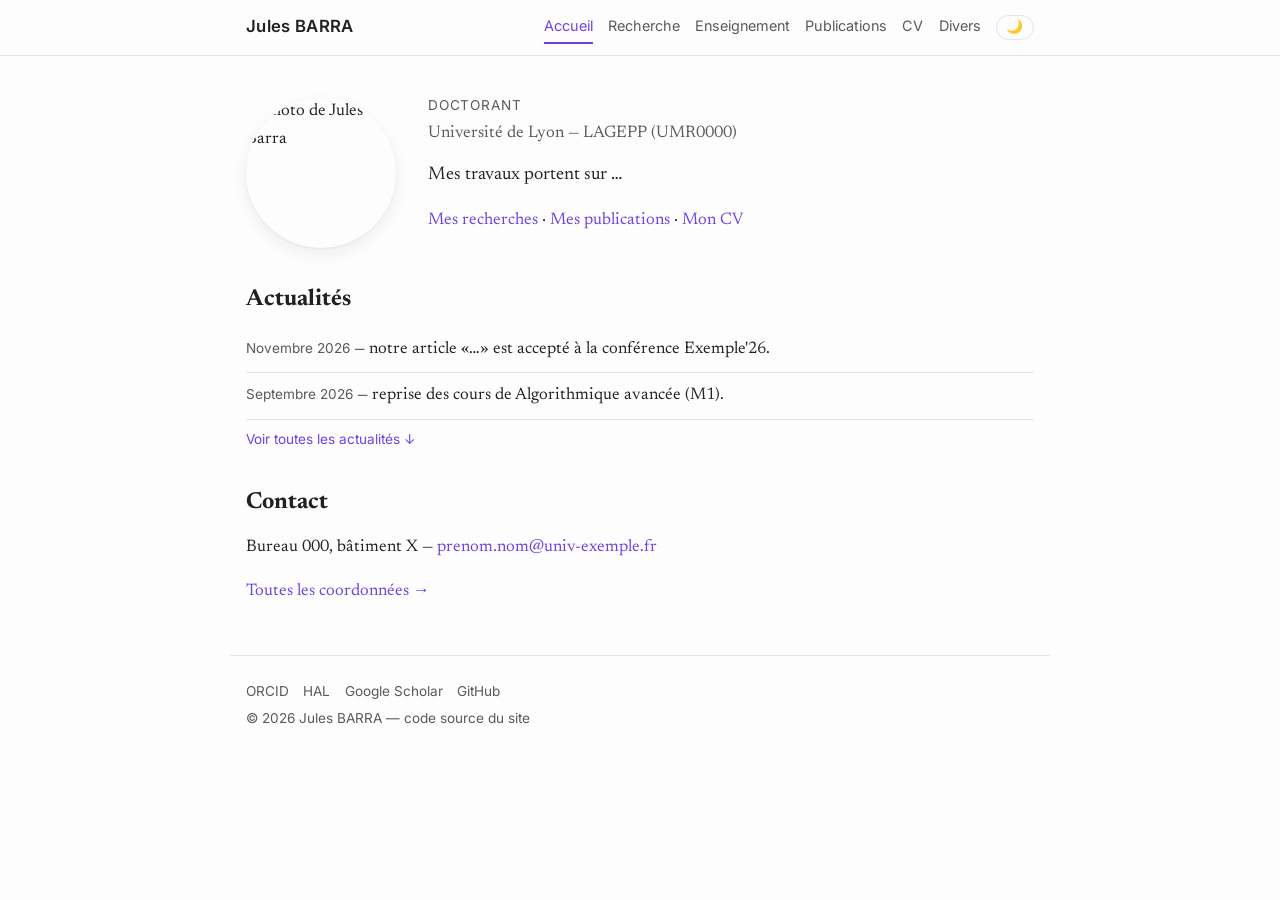
==== index.html @ d9614d94 "Améliorations UI, mode sombre, filtre publications, SEO" ====
<!DOCTYPE html>
<html lang="fr">
<head>
  <meta charset="utf-8">
  <meta name="viewport" content="width=device-width, initial-scale=1">
  <title>Jules BARRA — accueil</title>
  <meta name="description" content="Page personnelle de Jules Barra, au LAGEPP (Université de Lyon) : recherche, publications, enseignement et CV.">
  <link rel="canonical" href="https://cdurand.github.io/">
  <meta property="og:title" content="Jules BARRA — accueil">
  <meta property="og:description" content="Recherche, publications, enseignement et CV.">
  <meta property="og:type" content="website">
  <meta property="og:url" content="https://cdurand.github.io/">
  <meta property="og:image" content="https://cdurand.github.io/assets/photo.jpg">
  <meta property="og:locale" content="fr_FR">
  <link rel="icon" href="data:image/svg+xml,<svg xmlns='http://www.w3.org/2000/svg' viewBox='0 0 100 100'><text y='.9em' font-size='90'>🎓</text></svg>">
  <!-- Si vous préférez zéro requête externe : supprimez les 3 lignes suivantes,
       les polices système (Georgia / sans-serif) prendront le relais. -->
  <link rel="preconnect" href="https://fonts.googleapis.com">
  <link rel="preconnect" href="https://fonts.gstatic.com" crossorigin>
  <link rel="stylesheet" href="https://fonts.googleapis.com/css2?family=Inter:wght@400..600&family=Newsreader:ital,opsz,wght@0,6..72,400..700;1,6..72,400..700&display=swap">
  <script>(function(){try{var t=localStorage.getItem("theme");if(t==="sombre"||t==="clair"){document.documentElement.dataset.theme=t;}}catch(e){}})();</script>
  <link rel="stylesheet" href="css/style.css">
  <script src="js/script.js" defer></script>
  <script type="application/ld+json">
  {
    "@context": "https://schema.org",
    "@type": "Person",
    "name": "Jules Barra",
    "url": "https://cdurand.github.io/",
    "image": "https://cdurand.github.io/assets/photo.jpg",
    "jobTitle": "Doctorant",
    "email": "mailto:prenom.nom@univ-exemple.fr",
    "affiliation": { "@type": "Organization", "name": "LAGEPP (UMR0000), Université de Lyon" },
    "sameAs": [
      "https://orcid.org/0000-0000-0000-0000",
      "https://github.com/barraju"
    ]
  }
  </script>
</head>
<body>
  <a class="eviter" href="#contenu">Aller au contenu</a>
  <header>
    <div class="en-tete">
      <a class="marque" href="index.html">Jules BARRA</a>
      <nav aria-label="Navigation principale">
        <a href="index.html" class="actif" aria-current="page">Accueil</a>
        <a href="recherche.html">Recherche</a>
        <a href="enseignement.html">Enseignement</a>
        <a href="publications.html">Publications</a>
        <a href="cv.html">CV</a>
        <a href="divers.html">Divers</a>
        <button id="bascule-theme" type="button" aria-label="Basculer entre thème clair et sombre">🌙</button>
      </nav>
    </div>
  </header>
  <main id="contenu">
    <section class="apercu">
      <img class="portrait" src="assets/photo.jpg" alt="Photo de Jules Barra" width="150" height="150">
      <div>
        <p class="role">Doctorant</p>
        <p class="affiliation">Université de Lyon — LAGEPP (UMR0000)</p>
        <p class="accroche">Mes travaux portent sur …</p>
        <p><a href="recherche.html">Mes recherches</a> · <a href="publications.html">Mes publications</a> · <a href="cv.html">Mon CV</a></p>
      </div>
    </section>

    <section>
      <h2>Actualités</h2>
      <ul class="actus" id="liste-actus">
        <li><span class="date">Novembre 2026</span> — notre article «…» est accepté à la conférence Exemple'26.</li>
        <li><span class="date">Septembre 2026</span> — reprise des cours de Algorithmique avancée (M1).</li>
        <li><span class="date">Juin 2026</span> — soutenance de thèse de A. Martin, que j'ai co-encadrée.</li>
      </ul>
      <button class="actus-bascule" id="bascule-actus" type="button" hidden>Voir toutes les actualités ↓</button>
    </section>

    <section>
      <h2>Contact</h2>
      <p>Bureau 000, bâtiment X — <a href="mailto:prenom.nom@univ-exemple.fr">prenom.nom@univ-exemple.fr</a></p>
      <p><a href="divers.html">Toutes les coordonnées →</a></p>
    </section>
  </main>
  <footer>
    <p class="liens-identite"><!-- remplacez par vos identifiants réels -->
      <a href="https://orcid.org/0000-0000-0000-0000">ORCID</a>
      <a href="https://hal.science/">HAL</a>
      <a href="https://scholar.google.com/">Google Scholar</a>
      <a href="https://github.com/barraju">GitHub</a>
    </p>
    <p>© 2026 Jules BARRA — <a href="https://github.com/cdurand/cdurand.github.io">code source du site</a></p>
  </footer>
</body>
</html>
---- css/style.css ----
/* ==========================================================================
   Duo typographique serif/sans, une seule couleur d'accent,
   mode sombre automatique + bascule manuelle, styles d'impression.
   Personnalisation : changez --accent pour tout le site.
   ========================================================================== */

/* ---------- Variables : thème clair (défaut) ---------- */
:root {
  --accent: #6c43e0;
  --accent-contraste: #ffffff;
  --texte: #212121;
  --texte-2: #5a5a5a;
  --fond: #fdfdfd;
  --fond-bloc: #f6f6f8;
  --bordure: #e4e4e8;
  --ombre: 0 1px 2px rgba(33,33,33,.06), 0 6px 16px rgba(33,33,33,.07);
  --sans: "Inter", -apple-system, BlinkMacSystemFont, "Segoe UI", Helvetica, Arial, sans-serif;
  --serif: "Newsreader", Georgia, "Times New Roman", serif;
  --mono: ui-monospace, "SF Mono", Menlo, Consolas, monospace;
  color-scheme: light;
}

/* ---------- Thème sombre : suit le système… ---------- */
@media (prefers-color-scheme: dark) {
  :root:not([data-theme="clair"]) {
    --accent: #a78bfa;
    --accent-contraste: #1a1530;
    --texte: #e6e4ee;
    --texte-2: #a9a5b8;
    --fond: #14121c;
    --fond-bloc: #1e1b2a;
    --bordure: #34304a;
    --ombre: 0 1px 2px rgba(0,0,0,.45), 0 6px 16px rgba(0,0,0,.4);
    color-scheme: dark;
  }
}
/* ---------- …ou bascule manuelle (bouton d'en-tête + js/script.js) ---------- */
:root[data-theme="sombre"] {
  --accent: #a78bfa;
  --accent-contraste: #1a1530;
  --texte: #e6e4ee;
  --texte-2: #a9a5b8;
  --fond: #14121c;
  --fond-bloc: #1e1b2a;
  --bordure: #34304a;
  --ombre: 0 1px 2px rgba(0,0,0,.45), 0 6px 16px rgba(0,0,0,.4);
  color-scheme: dark;
}

/* ---------- Base ---------- */
* { box-sizing: border-box; }
* { transition: background-color .15s ease, border-color .15s ease; }
[hidden] { display: none !important; }
html { scroll-behavior: smooth; }
body {
  margin: 0;
  background: var(--fond);
  color: var(--texte);
  font-family: var(--serif);
  font-size: 1.05rem;
  line-height: 1.65;
  transition: color .15s ease;
}
img { max-width: 100%; }
button { font: inherit; color: inherit; cursor: pointer; }
h1 { font-size: 1.9rem; line-height: 1.25; margin: 1.4rem 0 .7rem; }
h2 { font-size: 1.45rem; line-height: 1.25; margin: 2.1rem 0 .8rem; }
h3 { font-size: 1.12rem; line-height: 1.3; margin: 1.4rem 0 .5rem; }
a { color: var(--accent); text-decoration: none; transition: color .15s ease; }
a:hover { text-decoration: underline; }
code { font-family: var(--mono); font-size: .92em; }
::selection { background: var(--accent); color: var(--accent-contraste); }
:focus-visible { outline: 2px solid var(--accent); outline-offset: 2px; }

/* Lien d'évitement (accessibilité clavier) */
.eviter {
  position: absolute; left: -9999px; top: 0; z-index: 100;
  background: var(--accent); color: var(--accent-contraste);
  padding: .5rem 1rem; border-radius: 0 0 6px 0; font-family: var(--sans);
}
.eviter:focus { left: 0; }

/* ---------- En-tête / navigation ---------- */
header {
  position: sticky; top: 0; z-index: 10;
  background: var(--fond); border-bottom: 1px solid var(--bordure);
}
.en-tete {
  max-width: 820px; margin: 0 auto; padding: .65rem 1rem;
  display: flex; align-items: center; justify-content: space-between;
  gap: .8rem 1rem; flex-wrap: wrap;
}
.marque { font-family: var(--sans); font-weight: 600; letter-spacing: .02em; color: var(--texte); }
.marque:hover { color: var(--accent); text-decoration: none; }
nav { display: flex; flex-wrap: wrap; align-items: center; gap: .1rem .95rem; }
nav a {
  font-family: var(--sans); font-size: .9rem; color: var(--texte-2);
  padding: .25rem 0; border-bottom: 2px solid transparent;
}
nav a:hover { color: var(--accent); text-decoration: none; }
nav a.actif { color: var(--accent); border-bottom-color: var(--accent); }
#bascule-theme {
  font-family: var(--sans); font-size: .85rem; line-height: 1;
  background: none; border: 1px solid var(--bordure);
  border-radius: 999px; padding: .3rem .6rem;
}
#bascule-theme:hover { border-color: var(--accent); }

main { max-width: 820px; margin: 0 auto; padding: 1.2rem 1rem 2rem; }

/* ---------- Accueil : présentation ---------- */
.apercu { display: flex; align-items: center; gap: 2rem; margin-top: 1.2rem; }
.portrait {
  width: 150px; height: 150px; object-fit: cover; flex-shrink: 0;
  border-radius: 50%; box-shadow: var(--ombre);
  transition: filter .25s ease, transform .25s ease;
}
.portrait:hover { filter: grayscale(1); transform: scale(1.02); }
.role {
  font-family: var(--sans); font-size: .85rem; text-transform: uppercase;
  letter-spacing: .06em; color: var(--texte-2); margin: 0;
}
.affiliation { margin: .2rem 0 .8rem; color: var(--texte-2); }
.accroche { font-size: 1.15rem; margin: 0 0 .8rem; }

/* ---------- Actualités (repliables) ---------- */
.actus { list-style: none; padding: 0; margin: 0; }
.actus li { padding: .55rem 0; border-bottom: 1px solid var(--bordure); }
.actus .date { font-family: var(--sans); font-size: .85rem; color: var(--texte-2); }
.actus-bascule {
  margin-top: .5rem; padding: 0;
  font-family: var(--sans); font-size: .85rem;
  background: none; border: none; color: var(--accent);
}
.actus-bascule:hover { text-decoration: underline; }

/* ---------- Cartes (thèmes de recherche) ---------- */
.cartes { display: grid; grid-template-columns: repeat(auto-fit, minmax(220px, 1fr)); gap: 1rem; }
.carte {
  background: var(--fond-bloc); border: 1px solid var(--bordure);
  border-radius: 10px; padding: 1rem 1.1rem;
  transition: transform .15s ease, box-shadow .15s ease, background-color .15s ease, border-color .15s ease;
}
.carte:hover { transform: translateY(-3px); box-shadow: var(--ombre); }
.carte h3 { margin-top: 0; }
.carte p { margin: .2rem 0 0; font-size: .98rem; }

/* ---------- Publications ---------- */
.pub { padding: .9rem 0; border-bottom: 1px solid var(--bordure); }
.pub p { margin: .1rem 0; }
.pub .titre { font-weight: 600; }
.pub .moi { color: var(--accent); font-weight: 600; }
.pub .lieu { font-style: italic; font-size: .95rem; color: var(--texte-2); }
.filtres { display: flex; flex-wrap: wrap; gap: .4rem; margin: 1rem 0; }
.filtre {
  font-family: var(--sans); font-size: .8rem;
  padding: .18rem .7rem; border-radius: 999px;
  border: 1px solid var(--bordure); background: none; color: var(--texte-2);
}
.filtre:hover { border-color: var(--accent); color: var(--accent); }
.filtre.actif { background: var(--accent); border-color: var(--accent); color: var(--accent-contraste); }
.actions { display: flex; flex-wrap: wrap; align-items: center; gap: .5rem; margin-top: .5rem; }
.bouton {
  display: inline-block;
  font-family: var(--sans); font-size: .8rem;
  padding: .18rem .7rem; border-radius: 999px;
  border: 1px solid var(--accent); background: transparent; color: var(--accent);
  transition: background-color .15s ease, color .15s ease, transform .15s ease, box-shadow .15s ease;
}
.bouton:hover {
  background: var(--accent); color: var(--accent-contraste);
  text-decoration: none; transform: translateY(-1px); box-shadow: var(--ombre);
}
.bouton:active { transform: translateY(0); }
.bouton:disabled { opacity: .7; cursor: default; }

/* ---------- Tableaux (enseignement) ---------- */
.tableau-defilant { overflow-x: auto; -webkit-overflow-scrolling: touch; }
table { border-collapse: collapse; width: 100%; margin: 1rem 0; font-size: .95rem; }
th, td { text-align: left; padding: .45rem .6rem; border-bottom: 1px solid var(--bordure); }
th {
  font-family: var(--sans); font-size: .78rem; text-transform: uppercase;
  letter-spacing: .04em; color: var(--texte-2); white-space: nowrap;
}
tbody tr:hover { background: var(--fond-bloc); }

/* ---------- CV ---------- */
.cv-item { margin-bottom: .9rem; }
.periode {
  display: inline-block; min-width: 7rem;
  font-family: var(--sans); font-size: .8rem; color: var(--texte-2);
}
.etiquettes { display: flex; flex-wrap: wrap; gap: .4rem; padding: 0; margin: .6rem 0 0; list-style: none; }
.etiquettes li {
  font-family: var(--sans); font-size: .8rem;
  background: var(--fond-bloc); border: 1px solid var(--bordure);
  border-radius: 999px; padding: .15rem .7rem;
}
.avertissement {
  background: #fdeeea; border: 1px solid #f2c4bb; color: #9a3324;
  border-radius: 6px; padding: .7rem 1rem; font-size: .92rem;
}
@media (prefers-color-scheme: dark) {
  :root:not([data-theme="clair"]) .avertissement {
    background: #39231e; border-color: #67382d; color: #f0b8a9;
  }
}
:root[data-theme="sombre"] .avertissement {
  background: #39231e; border-color: #67382d; color: #f0b8a9;
}

/* ---------- Divers : liste de coordonnées ---------- */
.dl { display: grid; grid-template-columns: 8.5rem 1fr; row-gap: .4rem; margin: 1rem 0; }
.dl dt { font-family: var(--sans); font-size: .85rem; color: var(--texte-2); }
.dl dd { margin: 0; }

/* ---------- Pied de page ---------- */
footer {
  max-width: 820px; margin: 0 auto; padding: 1.2rem 1rem 2.4rem;
  border-top: 1px solid var(--bordure);
  color: var(--texte-2); font-size: .85rem; font-family: var(--sans);
}
footer p { margin: .3rem 0; }
.liens-identite { display: flex; flex-wrap: wrap; gap: .3rem .9rem; }
footer a { color: var(--texte-2); }
footer a:hover { color: var(--accent); }

/* ---------- Écrans étroits ---------- */
@media (max-width: 640px) {
  body { font-size: 1rem; }
  .en-tete { justify-content: center; }
  .apercu { flex-direction: column; align-items: center; text-align: center; }
  .dl { grid-template-columns: 1fr; }
  .dl dt { margin-top: .4rem; }
}

/* ---------- Impression (notamment le CV) ---------- */
@media print {
  header, footer, .actions, .filtres, .bouton, .actus-bascule, .eviter, #bascule-theme { display: none !important; }
  body { background: #fff; color: #000; font-size: 11pt; }
  main { max-width: none; padding: 0; }
  a { color: #000; text-decoration: none; }
  .pub, .actus li, .cv-item, .carte { break-inside: avoid; }
  .carte { border: 1px solid #ccc; box-shadow: none; }
  .actus li[hidden] { display: list-item !important; }
  .pub[hidden] { display: block !important; }
}
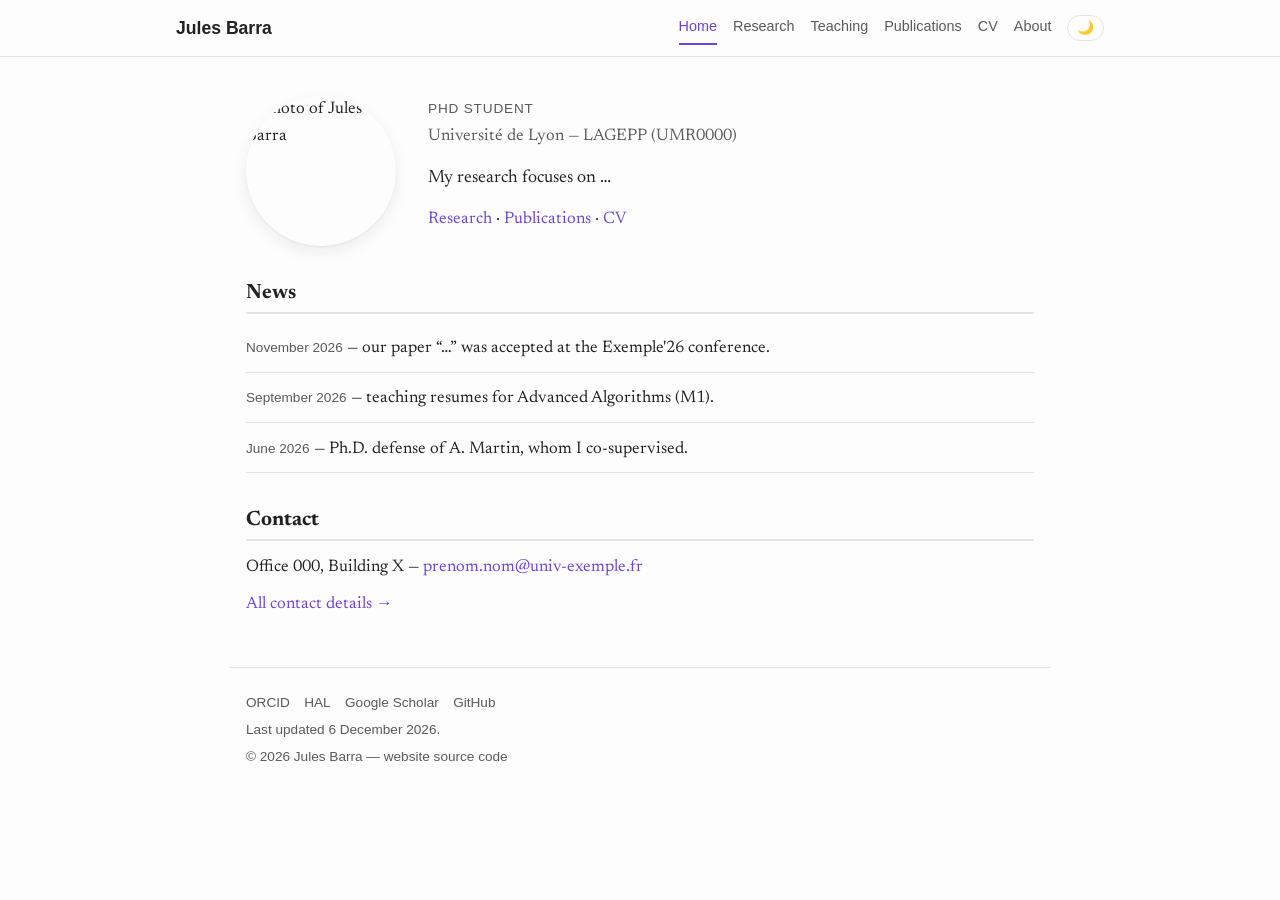
==== commit 83b5438c: "Améliorations UI, mode sombre, filtre publications, SEO" ====
--- a/index.html
+++ b/index.html
@@ -1,24 +1,25 @@
 <!DOCTYPE html>
-<html lang="fr">
+<html lang="en">
 <head>
   <meta charset="utf-8">
   <meta name="viewport" content="width=device-width, initial-scale=1">
-  <title>Jules BARRA — accueil</title>
-  <meta name="description" content="Page personnelle de Jules Barra, au LAGEPP (Université de Lyon) : recherche, publications, enseignement et CV.">
-  <link rel="canonical" href="https://cdurand.github.io/">
-  <meta property="og:title" content="Jules BARRA — accueil">
-  <meta property="og:description" content="Recherche, publications, enseignement et CV.">
+  <title>Jules Barra — Home</title>
+  <meta name="description" content="Personal page of Jules Barra, PhD student at LAGEPP (Université de Lyon): research, publications, teaching and CV.">
+  <link rel="canonical" href="https://jbarra.github.io/">
+  <meta property="og:title" content="Jules Barra — Home">
+  <meta property="og:description" content="Research, publications, teaching and CV.">
   <meta property="og:type" content="website">
-  <meta property="og:url" content="https://cdurand.github.io/">
-  <meta property="og:image" content="https://cdurand.github.io/assets/photo.jpg">
-  <meta property="og:locale" content="fr_FR">
+  <meta property="og:url" content="https://jbarra.github.io/">
+  <meta property="og:image" content="https://jbarra.github.io/assets/photo.jpg">
+  <meta property="og:locale" content="en_US">
   <link rel="icon" href="data:image/svg+xml,<svg xmlns='http://www.w3.org/2000/svg' viewBox='0 0 100 100'><text y='.9em' font-size='90'>🎓</text></svg>">
-  <!-- Si vous préférez zéro requête externe : supprimez les 3 lignes suivantes,
-       les polices système (Georgia / sans-serif) prendront le relais. -->
+  <!-- Optional web fonts: delete the next 3 lines for zero external requests
+       (system fonts Georgia / sans-serif take over). -->
   <link rel="preconnect" href="https://fonts.googleapis.com">
   <link rel="preconnect" href="https://fonts.gstatic.com" crossorigin>
-  <link rel="stylesheet" href="https://fonts.googleapis.com/css2?family=Inter:wght@400..600&family=Newsreader:ital,opsz,wght@0,6..72,400..700;1,6..72,400..700&display=swap">
-  <script>(function(){try{var t=localStorage.getItem("theme");if(t==="sombre"||t==="clair"){document.documentElement.dataset.theme=t;}}catch(e){}})();</script>
+  <link rel="stylesheet" href="https://fonts.googleapis.com/css2?family=Inter:wght@400..600&amp;family=Newsreader:ital,opsz,wght@0,6..72,400..700;1,6..72,400..700&amp;display=swap">
+  <!-- Apply the saved theme BEFORE first paint (fixes the dark-mode flash) -->
+  <script>(function(){try{var t=localStorage.getItem("theme");if(t==="dark"||t==="light"){document.documentElement.dataset.theme=t;}}catch(e){}})();</script>
   <link rel="stylesheet" href="css/style.css">
   <script src="js/script.js" defer></script>
   <script type="application/ld+json">
@@ -26,69 +27,67 @@
     "@context": "https://schema.org",
     "@type": "Person",
     "name": "Jules Barra",
-    "url": "https://cdurand.github.io/",
-    "image": "https://cdurand.github.io/assets/photo.jpg",
-    "jobTitle": "Doctorant",
+    "url": "https://jbarra.github.io/",
+    "image": "https://jbarra.github.io/assets/photo.jpg",
+    "jobTitle": "PhD student",
     "email": "mailto:prenom.nom@univ-exemple.fr",
     "affiliation": { "@type": "Organization", "name": "LAGEPP (UMR0000), Université de Lyon" },
-    "sameAs": [
-      "https://orcid.org/0000-0000-0000-0000",
-      "https://github.com/barraju"
-    ]
+    "sameAs": ["https://orcid.org/0000-0000-0000-0000", "https://github.com/barraju"]
   }
   </script>
 </head>
 <body>
-  <a class="eviter" href="#contenu">Aller au contenu</a>
+  <a class="skip-link" href="#content">Skip to content</a>
   <header>
-    <div class="en-tete">
-      <a class="marque" href="index.html">Jules BARRA</a>
-      <nav aria-label="Navigation principale">
-        <a href="index.html" class="actif" aria-current="page">Accueil</a>
-        <a href="recherche.html">Recherche</a>
-        <a href="enseignement.html">Enseignement</a>
+    <div class="site-header">
+      <a class="brand" href="index.html">Jules Barra</a>
+      <nav aria-label="Main navigation">
+        <a href="index.html" class="active" aria-current="page">Home</a>
+        <a href="research.html">Research</a>
+        <a href="teaching.html">Teaching</a>
         <a href="publications.html">Publications</a>
         <a href="cv.html">CV</a>
-        <a href="divers.html">Divers</a>
-        <button id="bascule-theme" type="button" aria-label="Basculer entre thème clair et sombre">🌙</button>
+        <a href="about.html">About</a>
+        <button id="theme-toggle" type="button" aria-label="Toggle between light and dark theme">🌙</button>
       </nav>
     </div>
   </header>
-  <main id="contenu">
-    <section class="apercu">
-      <img class="portrait" src="assets/photo.jpg" alt="Photo de Jules Barra" width="150" height="150">
+  <main id="content">
+    <section class="intro">
+      <img class="portrait" src="assets/photo.jpg" alt="Photo of Jules Barra" width="150" height="150">
       <div>
-        <p class="role">Doctorant</p>
+        <p class="role">PhD student</p>
         <p class="affiliation">Université de Lyon — LAGEPP (UMR0000)</p>
-        <p class="accroche">Mes travaux portent sur …</p>
-        <p><a href="recherche.html">Mes recherches</a> · <a href="publications.html">Mes publications</a> · <a href="cv.html">Mon CV</a></p>
+        <p class="tagline">My research focuses on …</p>
+        <p><a href="research.html">Research</a> · <a href="publications.html">Publications</a> · <a href="cv.html">CV</a></p>
       </div>
     </section>
 
     <section>
-      <h2>Actualités</h2>
-      <ul class="actus" id="liste-actus">
-        <li><span class="date">Novembre 2026</span> — notre article «…» est accepté à la conférence Exemple'26.</li>
-        <li><span class="date">Septembre 2026</span> — reprise des cours de Algorithmique avancée (M1).</li>
-        <li><span class="date">Juin 2026</span> — soutenance de thèse de A. Martin, que j'ai co-encadrée.</li>
+      <h2>News</h2>
+      <ul class="news" id="news-list">
+        <li><span class="date">November 2026</span> — our paper “…” was accepted at the Exemple'26 conference.</li>
+        <li><span class="date">September 2026</span> — teaching resumes for Advanced Algorithms (M1).</li>
+        <li><span class="date">June 2026</span> — Ph.D. defense of A. Martin, whom I co-supervised.</li>
       </ul>
-      <button class="actus-bascule" id="bascule-actus" type="button" hidden>Voir toutes les actualités ↓</button>
+      <button class="news-toggle" id="news-toggle" type="button" hidden>Show all news ↓</button>
     </section>
 
     <section>
       <h2>Contact</h2>
-      <p>Bureau 000, bâtiment X — <a href="mailto:prenom.nom@univ-exemple.fr">prenom.nom@univ-exemple.fr</a></p>
-      <p><a href="divers.html">Toutes les coordonnées →</a></p>
+      <p>Office 000, Building X — <a href="mailto:prenom.nom@univ-exemple.fr">prenom.nom@univ-exemple.fr</a></p>
+      <p><a href="about.html">All contact details →</a></p>
     </section>
   </main>
   <footer>
-    <p class="liens-identite"><!-- remplacez par vos identifiants réels -->
-      <a href="https://orcid.org/0000-0000-0000-0000">ORCID</a>
-      <a href="https://hal.science/">HAL</a>
-      <a href="https://scholar.google.com/">Google Scholar</a>
-      <a href="https://github.com/barraju">GitHub</a>
+    <p class="identity-links"><!-- replace with your real identifiers -->
+      <a href="https://orcid.org/0000-0000-0000-0000" rel="me">ORCID</a>
+      <a href="https://hal.science/" rel="me">HAL</a>
+      <a href="https://scholar.google.com/" rel="me">Google Scholar</a>
+      <a href="https://github.com/barraju" rel="me">GitHub</a>
     </p>
-    <p>© 2026 Jules BARRA — <a href="https://github.com/cdurand/cdurand.github.io">code source du site</a></p>
+    <p><span data-last-updated></span></p>
+    <p>© 2026 Jules Barra — <a href="https://github.com/barraju/jbarra.github.io">website source code</a></p>
   </footer>
 </body>
 </html>
--- a/css/style.css
+++ b/css/style.css
@@ -1,247 +1,250 @@
-/* ==========================================================================
-   Duo typographique serif/sans, une seule couleur d'accent,
-   mode sombre automatique + bascule manuelle, styles d'impression.
-   Personnalisation : changez --accent pour tout le site.
-   ========================================================================== */
-
-/* ---------- Variables : thème clair (défaut) ---------- */
+/* single stylesheet
+   Light theme by default; automatic dark theme (prefers-color-scheme)
+   plus a manual override set by the header button (js/script.js).
+   Customise the whole site by changing --accent. */
+
 :root {
   --accent: #6c43e0;
-  --accent-contraste: #ffffff;
-  --texte: #212121;
-  --texte-2: #5a5a5a;
-  --fond: #fdfdfd;
-  --fond-bloc: #f6f6f8;
-  --bordure: #e4e4e8;
-  --ombre: 0 1px 2px rgba(33,33,33,.06), 0 6px 16px rgba(33,33,33,.07);
-  --sans: "Inter", -apple-system, BlinkMacSystemFont, "Segoe UI", Helvetica, Arial, sans-serif;
+  --accent-contrast: #ffffff;
+  --text: #212121;
+  --text-2: #5a5a5a;
+  --bg: #fdfdfd;
+  --bg-block: #f6f6f8;
+  --border: #e4e4e8;
+  --shadow: 0 1px 2px rgba(33,33,33,.06), 0 6px 16px rgba(33,33,33,.07);
+  --sans: -apple-system, BlinkMacSystemFont, "Segoe UI", Helvetica, Arial, sans-serif;
   --serif: "Newsreader", Georgia, "Times New Roman", serif;
   --mono: ui-monospace, "SF Mono", Menlo, Consolas, monospace;
   color-scheme: light;
 }
 
-/* ---------- Thème sombre : suit le système… ---------- */
+/* Dark theme: follows the system… */
 @media (prefers-color-scheme: dark) {
-  :root:not([data-theme="clair"]) {
+  :root:not([data-theme="light"]) {
     --accent: #a78bfa;
-    --accent-contraste: #1a1530;
-    --texte: #e6e4ee;
-    --texte-2: #a9a5b8;
-    --fond: #14121c;
-    --fond-bloc: #1e1b2a;
-    --bordure: #34304a;
-    --ombre: 0 1px 2px rgba(0,0,0,.45), 0 6px 16px rgba(0,0,0,.4);
+    --accent-contrast: #1a1530;
+    --text: #e6e4ee;
+    --text-2: #a9a5b8;
+    --bg: #14121c;
+    --bg-block: #1e1b2a;
+    --border: #34304a;
+    --shadow: 0 1px 2px rgba(0,0,0,.45), 0 6px 16px rgba(0,0,0,.4);
     color-scheme: dark;
   }
 }
-/* ---------- …ou bascule manuelle (bouton d'en-tête + js/script.js) ---------- */
-:root[data-theme="sombre"] {
+/* …or the manual toggle (header button + js/script.js) */
+:root[data-theme="dark"] {
   --accent: #a78bfa;
-  --accent-contraste: #1a1530;
-  --texte: #e6e4ee;
-  --texte-2: #a9a5b8;
-  --fond: #14121c;
-  --fond-bloc: #1e1b2a;
-  --bordure: #34304a;
-  --ombre: 0 1px 2px rgba(0,0,0,.45), 0 6px 16px rgba(0,0,0,.4);
+  --accent-contrast: #1a1530;
+  --text: #e6e4ee;
+  --text-2: #a9a5b8;
+  --bg: #14121c;
+  --bg-block: #1e1b2a;
+  --border: #34304a;
+  --shadow: 0 1px 2px rgba(0,0,0,.45), 0 6px 16px rgba(0,0,0,.4);
   color-scheme: dark;
 }
 
-/* ---------- Base ---------- */
 * { box-sizing: border-box; }
-* { transition: background-color .15s ease, border-color .15s ease; }
 [hidden] { display: none !important; }
 html { scroll-behavior: smooth; }
 body {
   margin: 0;
-  background: var(--fond);
-  color: var(--texte);
+  background: var(--bg);
+  color: var(--text);
   font-family: var(--serif);
   font-size: 1.05rem;
   line-height: 1.65;
-  transition: color .15s ease;
 }
 img { max-width: 100%; }
 button { font: inherit; color: inherit; cursor: pointer; }
-h1 { font-size: 1.9rem; line-height: 1.25; margin: 1.4rem 0 .7rem; }
-h2 { font-size: 1.45rem; line-height: 1.25; margin: 2.1rem 0 .8rem; }
-h3 { font-size: 1.12rem; line-height: 1.3; margin: 1.4rem 0 .5rem; }
-a { color: var(--accent); text-decoration: none; transition: color .15s ease; }
+h1 { font-size: 1.75rem; line-height: 1.25; margin: 0 0 1rem; }
+h2 { font-size: 1.3rem; line-height: 1.25; margin: 2.2rem 0 .8rem;
+     padding-bottom: .3rem; border-bottom: 2px solid var(--border); }
+h3 { font-size: 1.08rem; line-height: 1.3; margin: 1.3rem 0 .4rem; }
+p  { margin: .6rem 0; }
+ul { padding-left: 1.3rem; }
+li { margin: .25rem 0; }
+a { color: var(--accent); text-decoration: none; }
 a:hover { text-decoration: underline; }
 code { font-family: var(--mono); font-size: .92em; }
-::selection { background: var(--accent); color: var(--accent-contraste); }
+::selection { background: var(--accent); color: var(--accent-contrast); }
 :focus-visible { outline: 2px solid var(--accent); outline-offset: 2px; }
 
-/* Lien d'évitement (accessibilité clavier) */
-.eviter {
+.skip-link {
   position: absolute; left: -9999px; top: 0; z-index: 100;
-  background: var(--accent); color: var(--accent-contraste);
+  background: var(--accent); color: var(--accent-contrast);
   padding: .5rem 1rem; border-radius: 0 0 6px 0; font-family: var(--sans);
 }
-.eviter:focus { left: 0; }
-
-/* ---------- En-tête / navigation ---------- */
+.skip-link:focus { left: 0; }
+
+/* ---------- Sticky header / navigation ---------- */
 header {
   position: sticky; top: 0; z-index: 10;
-  background: var(--fond); border-bottom: 1px solid var(--bordure);
-}
-.en-tete {
-  max-width: 820px; margin: 0 auto; padding: .65rem 1rem;
-  display: flex; align-items: center; justify-content: space-between;
-  gap: .8rem 1rem; flex-wrap: wrap;
-}
-.marque { font-family: var(--sans); font-weight: 600; letter-spacing: .02em; color: var(--texte); }
-.marque:hover { color: var(--accent); text-decoration: none; }
-nav { display: flex; flex-wrap: wrap; align-items: center; gap: .1rem .95rem; }
+  background: var(--bg);
+  background: color-mix(in srgb, var(--bg) 85%, transparent);
+  -webkit-backdrop-filter: blur(8px); backdrop-filter: blur(8px);
+  border-bottom: 1px solid var(--border);
+}
+.site-header {
+  max-width: 960px; margin: 0 auto; padding: .7rem 1rem;
+  display: flex; flex-wrap: wrap; align-items: center;
+  justify-content: space-between; gap: .6rem 1.5rem;
+}
+.brand { font-family: var(--sans); font-weight: 600; font-size: 1.1rem; color: var(--text); }
+.brand:hover { color: var(--accent); text-decoration: none; }
+nav { display: flex; flex-wrap: wrap; align-items: center; gap: .1rem 1rem; }
 nav a {
-  font-family: var(--sans); font-size: .9rem; color: var(--texte-2);
+  font-family: var(--sans); font-size: .9rem; color: var(--text-2);
   padding: .25rem 0; border-bottom: 2px solid transparent;
 }
 nav a:hover { color: var(--accent); text-decoration: none; }
-nav a.actif { color: var(--accent); border-bottom-color: var(--accent); }
-#bascule-theme {
+nav a.active { color: var(--accent); border-bottom-color: var(--accent); }
+#theme-toggle {
   font-family: var(--sans); font-size: .85rem; line-height: 1;
-  background: none; border: 1px solid var(--bordure);
-  border-radius: 999px; padding: .3rem .6rem;
-}
-#bascule-theme:hover { border-color: var(--accent); }
-
-main { max-width: 820px; margin: 0 auto; padding: 1.2rem 1rem 2rem; }
-
-/* ---------- Accueil : présentation ---------- */
-.apercu { display: flex; align-items: center; gap: 2rem; margin-top: 1.2rem; }
+  background: none; border: 1px solid var(--border);
+  border-radius: 999px; padding: .3rem .55rem;
+}
+#theme-toggle:hover { border-color: var(--accent); }
+
+main { max-width: 820px; margin: 0 auto; padding: 1.4rem 1rem 2.4rem; }
+
+/* ---------- Home: intro ---------- */
+.intro { display: flex; align-items: center; gap: 2rem; margin-top: 1rem; }
 .portrait {
-  width: 150px; height: 150px; object-fit: cover; flex-shrink: 0;
-  border-radius: 50%; box-shadow: var(--ombre);
+  width: 150px; height: 150px; object-fit: cover; border-radius: 50%;
+  flex-shrink: 0; box-shadow: var(--shadow);
   transition: filter .25s ease, transform .25s ease;
 }
 .portrait:hover { filter: grayscale(1); transform: scale(1.02); }
-.role {
-  font-family: var(--sans); font-size: .85rem; text-transform: uppercase;
-  letter-spacing: .06em; color: var(--texte-2); margin: 0;
-}
-.affiliation { margin: .2rem 0 .8rem; color: var(--texte-2); }
-.accroche { font-size: 1.15rem; margin: 0 0 .8rem; }
-
-/* ---------- Actualités (repliables) ---------- */
-.actus { list-style: none; padding: 0; margin: 0; }
-.actus li { padding: .55rem 0; border-bottom: 1px solid var(--bordure); }
-.actus .date { font-family: var(--sans); font-size: .85rem; color: var(--texte-2); }
-.actus-bascule {
-  margin-top: .5rem; padding: 0;
-  font-family: var(--sans); font-size: .85rem;
-  background: none; border: none; color: var(--accent);
-}
-.actus-bascule:hover { text-decoration: underline; }
-
-/* ---------- Cartes (thèmes de recherche) ---------- */
-.cartes { display: grid; grid-template-columns: repeat(auto-fit, minmax(220px, 1fr)); gap: 1rem; }
-.carte {
-  background: var(--fond-bloc); border: 1px solid var(--bordure);
-  border-radius: 10px; padding: 1rem 1.1rem;
-  transition: transform .15s ease, box-shadow .15s ease, background-color .15s ease, border-color .15s ease;
-}
-.carte:hover { transform: translateY(-3px); box-shadow: var(--ombre); }
-.carte h3 { margin-top: 0; }
-.carte p { margin: .2rem 0 0; font-size: .98rem; }
+.role { font-family: var(--sans); font-size: .85rem; text-transform: uppercase;
+        letter-spacing: .06em; color: var(--text-2); margin: 0; }
+.affiliation { margin: .2rem 0 .8rem; color: var(--text-2); }
+.tagline { font-size: 1.12rem; margin: 0 0 .8rem; }
+
+/* ---------- News ---------- */
+.news { list-style: none; padding: 0; margin: 0; }
+.news li { padding: .55rem 0; border-bottom: 1px solid var(--border); }
+.news .date { font-family: var(--sans); font-size: .85rem; color: var(--text-2); }
+.news-toggle {
+  margin-top: .5rem; padding: 0; background: none; border: none;
+  font-family: var(--sans); font-size: .85rem; color: var(--accent);
+}
+.news-toggle:hover { text-decoration: underline; }
+
+/* ---------- Cards (research topics) ---------- */
+.cards { display: grid; grid-template-columns: repeat(auto-fit, minmax(220px, 1fr)); gap: 1rem; }
+.card {
+  background: var(--bg-block); border: 1px solid var(--border);
+  border-left: 4px solid var(--accent); border-radius: 8px; padding: .9rem 1.1rem;
+  transition: transform .15s ease, box-shadow .15s ease;
+}
+.card:hover { transform: translateY(-3px); box-shadow: var(--shadow); }
+.card h3 { margin-top: 0; }
+.card p { margin: .2rem 0 0; font-size: .98rem; }
 
 /* ---------- Publications ---------- */
-.pub { padding: .9rem 0; border-bottom: 1px solid var(--bordure); }
+.pub { padding: .9rem 0; border-bottom: 1px solid var(--border); }
 .pub p { margin: .1rem 0; }
-.pub .titre { font-weight: 600; }
-.pub .moi { color: var(--accent); font-weight: 600; }
-.pub .lieu { font-style: italic; font-size: .95rem; color: var(--texte-2); }
-.filtres { display: flex; flex-wrap: wrap; gap: .4rem; margin: 1rem 0; }
-.filtre {
-  font-family: var(--sans); font-size: .8rem;
-  padding: .18rem .7rem; border-radius: 999px;
-  border: 1px solid var(--bordure); background: none; color: var(--texte-2);
-}
-.filtre:hover { border-color: var(--accent); color: var(--accent); }
-.filtre.actif { background: var(--accent); border-color: var(--accent); color: var(--accent-contraste); }
+.pub .title { font-weight: 600; }
+.pub .me { color: var(--accent); font-weight: 600; }
+.pub .venue { font-style: italic; font-size: .95rem; color: var(--text-2); }
+.search-box {
+  width: 100%; max-width: 26rem; padding: .45rem .8rem;
+  font: inherit; font-size: .95rem; color: var(--text);
+  background: var(--bg-block); border: 1px solid var(--border); border-radius: 8px;
+}
+.search-box:focus { border-color: var(--accent); outline: none; }
+.filters { display: flex; flex-wrap: wrap; gap: .4rem; margin: 1rem 0; }
+.filter {
+  font-family: var(--sans); font-size: .8rem; padding: .18rem .7rem;
+  border-radius: 999px; border: 1px solid var(--border);
+  background: none; color: var(--text-2);
+}
+.filter:hover { border-color: var(--accent); color: var(--accent); }
+.filter.active { background: var(--accent); border-color: var(--accent); color: var(--accent-contrast); }
+.no-result { color: var(--text-2); font-style: italic; }
 .actions { display: flex; flex-wrap: wrap; align-items: center; gap: .5rem; margin-top: .5rem; }
-.bouton {
-  display: inline-block;
-  font-family: var(--sans); font-size: .8rem;
+.button {
+  display: inline-block; font-family: var(--sans); font-size: .8rem;
   padding: .18rem .7rem; border-radius: 999px;
   border: 1px solid var(--accent); background: transparent; color: var(--accent);
   transition: background-color .15s ease, color .15s ease, transform .15s ease, box-shadow .15s ease;
 }
-.bouton:hover {
-  background: var(--accent); color: var(--accent-contraste);
-  text-decoration: none; transform: translateY(-1px); box-shadow: var(--ombre);
-}
-.bouton:active { transform: translateY(0); }
-.bouton:disabled { opacity: .7; cursor: default; }
-
-/* ---------- Tableaux (enseignement) ---------- */
-.tableau-defilant { overflow-x: auto; -webkit-overflow-scrolling: touch; }
+.button:hover {
+  background: var(--accent); color: var(--accent-contrast);
+  text-decoration: none; transform: translateY(-1px); box-shadow: var(--shadow);
+}
+.button:disabled { opacity: .7; cursor: default; }
+
+/* ---------- Tables (teaching) ---------- */
+.table-wrap { overflow-x: auto; -webkit-overflow-scrolling: touch; }
 table { border-collapse: collapse; width: 100%; margin: 1rem 0; font-size: .95rem; }
-th, td { text-align: left; padding: .45rem .6rem; border-bottom: 1px solid var(--bordure); }
-th {
-  font-family: var(--sans); font-size: .78rem; text-transform: uppercase;
-  letter-spacing: .04em; color: var(--texte-2); white-space: nowrap;
-}
-tbody tr:hover { background: var(--fond-bloc); }
+th, td { text-align: left; padding: .45rem .6rem; border-bottom: 1px solid var(--border); }
+th { font-family: var(--sans); font-size: .78rem; text-transform: uppercase;
+     letter-spacing: .04em; color: var(--text-2); white-space: nowrap; }
+tbody tr:hover { background: var(--bg-block); }
 
 /* ---------- CV ---------- */
 .cv-item { margin-bottom: .9rem; }
-.periode {
-  display: inline-block; min-width: 7rem;
-  font-family: var(--sans); font-size: .8rem; color: var(--texte-2);
-}
-.etiquettes { display: flex; flex-wrap: wrap; gap: .4rem; padding: 0; margin: .6rem 0 0; list-style: none; }
-.etiquettes li {
-  font-family: var(--sans); font-size: .8rem;
-  background: var(--fond-bloc); border: 1px solid var(--bordure);
-  border-radius: 999px; padding: .15rem .7rem;
-}
-.avertissement {
+.period { display: inline-block; min-width: 7rem; font-family: var(--sans);
+          font-size: .8rem; color: var(--text-2); }
+.tags { display: flex; flex-wrap: wrap; gap: .4rem; padding: 0; margin: .6rem 0 0; list-style: none; }
+.tags li { font-family: var(--sans); font-size: .8rem; background: var(--bg-block);
+           border: 1px solid var(--border); border-radius: 999px; padding: .15rem .7rem; }
+.warning {
   background: #fdeeea; border: 1px solid #f2c4bb; color: #9a3324;
   border-radius: 6px; padding: .7rem 1rem; font-size: .92rem;
 }
+:root[data-theme="dark"] .warning { background: #39231e; border-color: #67382d; color: #f0b8a9; }
 @media (prefers-color-scheme: dark) {
-  :root:not([data-theme="clair"]) .avertissement {
-    background: #39231e; border-color: #67382d; color: #f0b8a9;
-  }
-}
-:root[data-theme="sombre"] .avertissement {
-  background: #39231e; border-color: #67382d; color: #f0b8a9;
-}
-
-/* ---------- Divers : liste de coordonnées ---------- */
+  :root:not([data-theme="light"]) .warning { background: #39231e; border-color: #67382d; color: #f0b8a9; }
+}
+
+/* ---------- About: contact list ---------- */
 .dl { display: grid; grid-template-columns: 8.5rem 1fr; row-gap: .4rem; margin: 1rem 0; }
-.dl dt { font-family: var(--sans); font-size: .85rem; color: var(--texte-2); }
+.dl dt { font-family: var(--sans); font-size: .85rem; color: var(--text-2); }
 .dl dd { margin: 0; }
 
-/* ---------- Pied de page ---------- */
+/* ---------- Footer ---------- */
 footer {
   max-width: 820px; margin: 0 auto; padding: 1.2rem 1rem 2.4rem;
-  border-top: 1px solid var(--bordure);
-  color: var(--texte-2); font-size: .85rem; font-family: var(--sans);
+  border-top: 1px solid var(--border);
+  color: var(--text-2); font-size: .85rem; font-family: var(--sans);
 }
 footer p { margin: .3rem 0; }
-.liens-identite { display: flex; flex-wrap: wrap; gap: .3rem .9rem; }
-footer a { color: var(--texte-2); }
+.identity-links { display: flex; flex-wrap: wrap; gap: .3rem .9rem; }
+footer a { color: var(--text-2); }
 footer a:hover { color: var(--accent); }
 
-/* ---------- Écrans étroits ---------- */
+/* ---------- Narrow screens ---------- */
 @media (max-width: 640px) {
   body { font-size: 1rem; }
-  .en-tete { justify-content: center; }
-  .apercu { flex-direction: column; align-items: center; text-align: center; }
+  .site-header { justify-content: center; }
+  .intro { flex-direction: column; align-items: center; text-align: center; }
   .dl { grid-template-columns: 1fr; }
   .dl dt { margin-top: .4rem; }
 }
 
-/* ---------- Impression (notamment le CV) ---------- */
+/* ---------- Reduced motion ---------- */
+@media (prefers-reduced-motion: reduce) {
+  html { scroll-behavior: auto; }
+  *, *::before, *::after { transition: none !important; animation: none !important; }
+}
+
+/* ---------- Print (especially the CV) ---------- */
 @media print {
-  header, footer, .actions, .filtres, .bouton, .actus-bascule, .eviter, #bascule-theme { display: none !important; }
+  header, footer, .actions, .filters, .filter, .button, .news-toggle,
+  .search-box, .skip-link, #theme-toggle { display: none !important; }
+  :root, :root[data-theme="dark"] {
+    --text: #000; --text-2: #333; --bg: #fff; --bg-block: #fff;
+    --border: #ccc; --accent: #000; --shadow: none;
+  }
   body { background: #fff; color: #000; font-size: 11pt; }
   main { max-width: none; padding: 0; }
   a { color: #000; text-decoration: none; }
-  .pub, .actus li, .cv-item, .carte { break-inside: avoid; }
-  .carte { border: 1px solid #ccc; box-shadow: none; }
-  .actus li[hidden] { display: list-item !important; }
+  .pub, .news li, .cv-item, .card { break-inside: avoid; }
+  .card { border: 1px solid #ccc; box-shadow: none; }
+  .news li[hidden] { display: list-item !important; }
   .pub[hidden] { display: block !important; }
 }
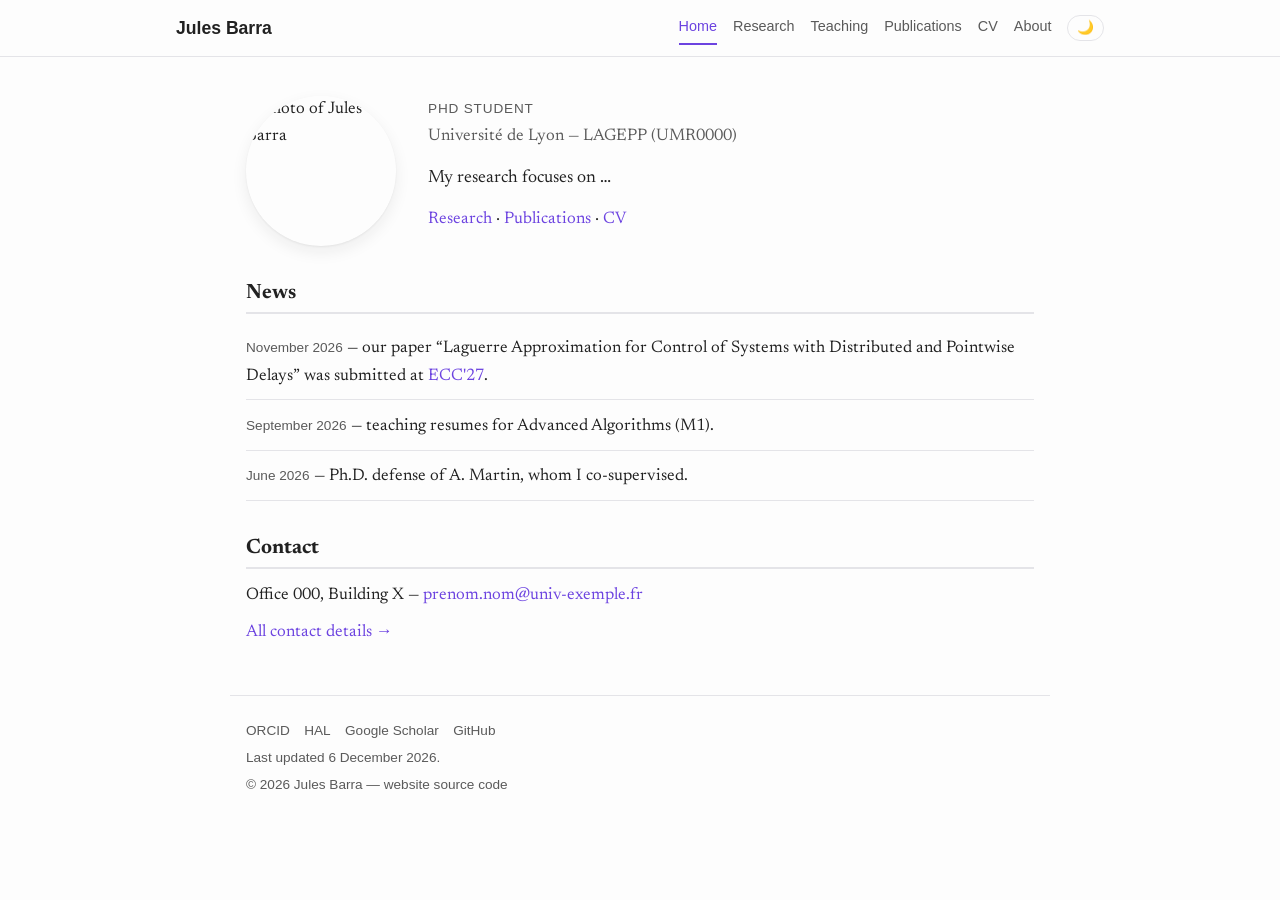
==== commit 76550e83: "Améliorations UI, mode sombre, filtre publications, SEO" ====
--- a/index.html
+++ b/index.html
@@ -54,7 +54,7 @@
   </header>
   <main id="content">
     <section class="intro">
-      <img class="portrait" src="assets/photo.jpg" alt="Photo of Jules Barra" width="150" height="150">
+      <img class="portrait" src="assets/jbarra.jpeg" alt="Photo of Jules Barra" width="150" height="150">
       <div>
         <p class="role">PhD student</p>
         <p class="affiliation">Université de Lyon — LAGEPP (UMR0000)</p>
@@ -66,7 +66,8 @@
     <section>
       <h2>News</h2>
       <ul class="news" id="news-list">
-        <li><span class="date">November 2026</span> — our paper “…” was accepted at the Exemple'26 conference.</li>
+        <li><span class="date">November 2026</span> — our paper “Laguerre Approximation for Control of Systems with Distributed and
+Pointwise Delays” was submitted at <a href="https://ecc27.euca-ecc.org" target="_blank">ECC'27</a>.</li>
         <li><span class="date">September 2026</span> — teaching resumes for Advanced Algorithms (M1).</li>
         <li><span class="date">June 2026</span> — Ph.D. defense of A. Martin, whom I co-supervised.</li>
       </ul>
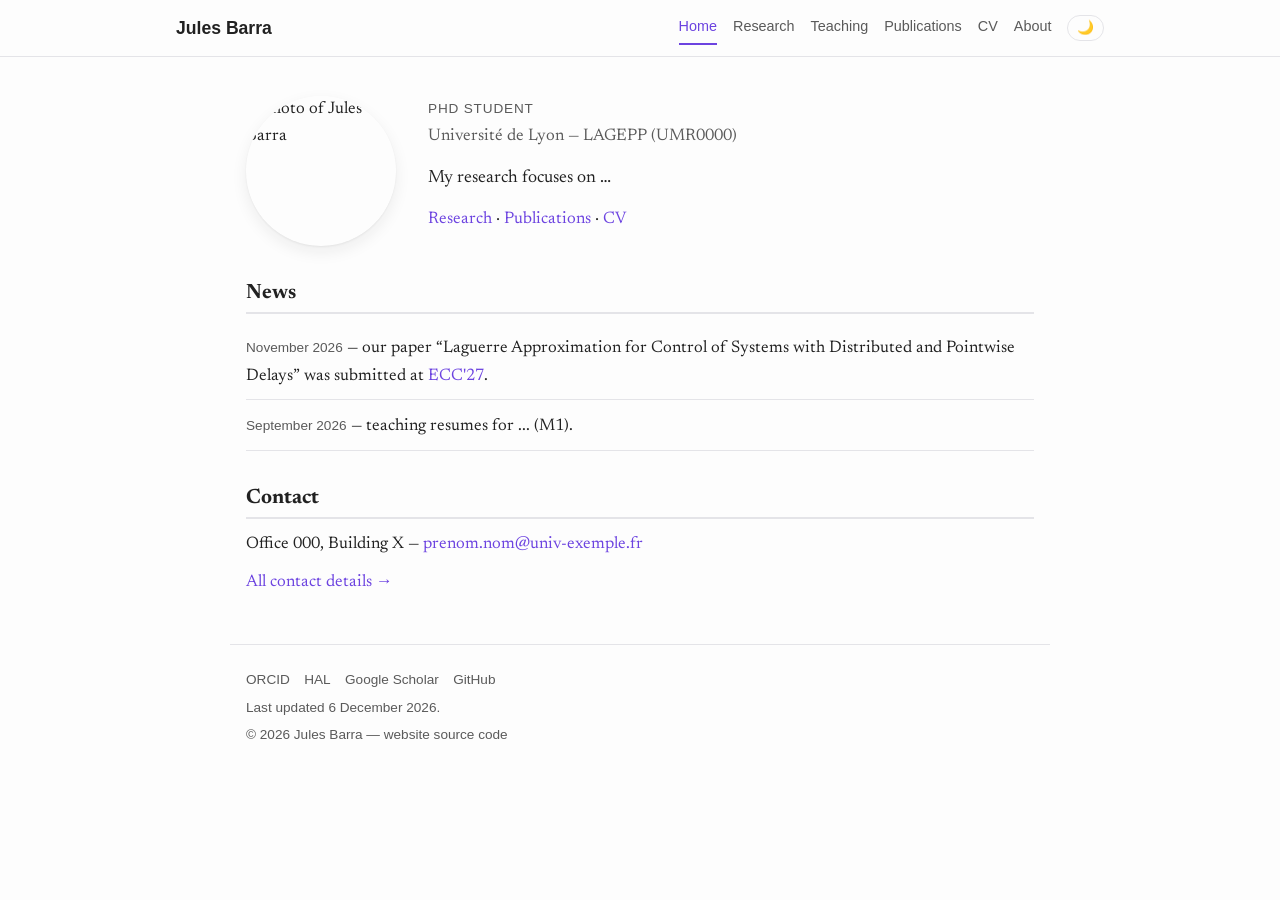
==== commit bdf80d3a: "Améliorations UI, mode sombre, filtre publications, SEO" ====
--- a/index.html
+++ b/index.html
@@ -68,8 +68,7 @@
       <ul class="news" id="news-list">
         <li><span class="date">November 2026</span> — our paper “Laguerre Approximation for Control of Systems with Distributed and
 Pointwise Delays” was submitted at <a href="https://ecc27.euca-ecc.org" target="_blank">ECC'27</a>.</li>
-        <li><span class="date">September 2026</span> — teaching resumes for Advanced Algorithms (M1).</li>
-        <li><span class="date">June 2026</span> — Ph.D. defense of A. Martin, whom I co-supervised.</li>
+        <li><span class="date">September 2026</span> — teaching resumes for ... (M1).</li>
       </ul>
       <button class="news-toggle" id="news-toggle" type="button" hidden>Show all news ↓</button>
     </section>
